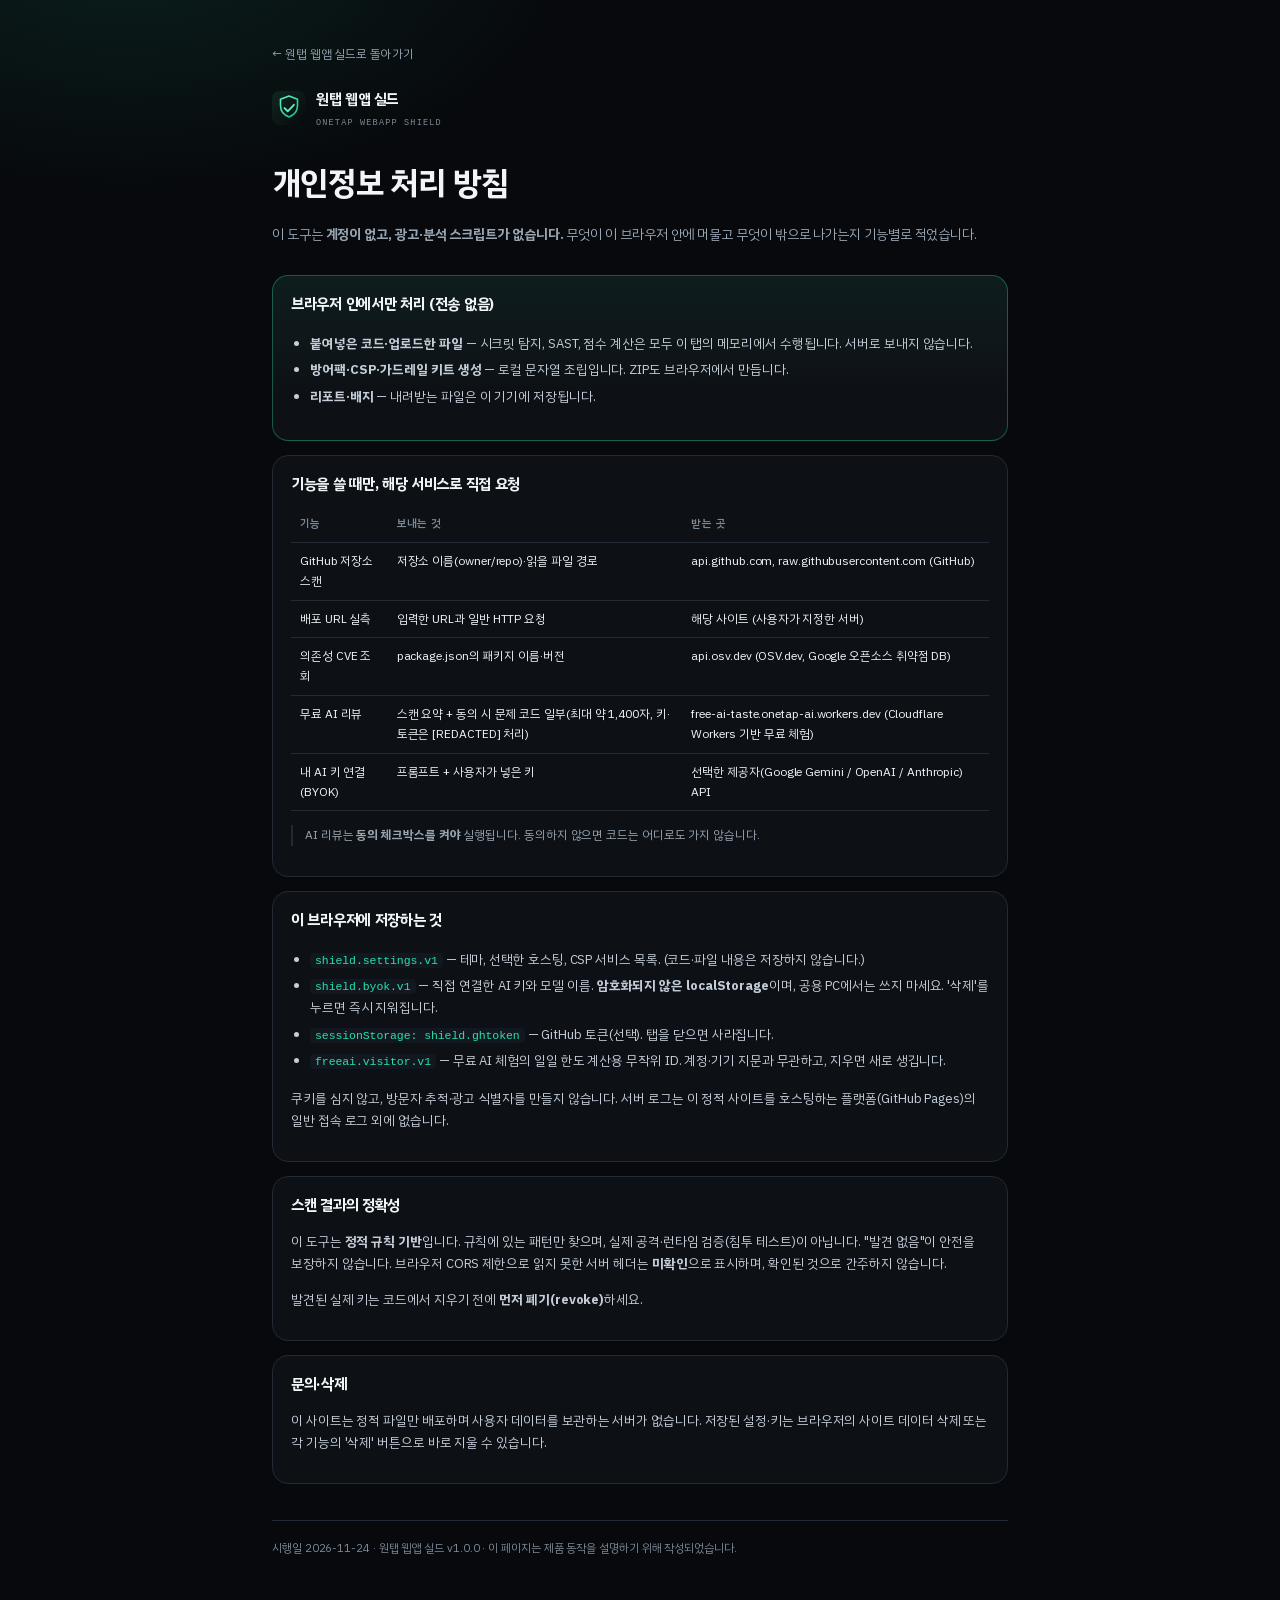
==== privacy.html @ e2340193 "feat: 원탭 웹앱 실드 v1.0.0 — 웹앱 보안 검사·자동 방어" ====
<!DOCTYPE html>
<html lang="ko" data-theme="dark">
<head>
<meta charset="utf-8" />
<meta name="viewport" content="width=device-width, initial-scale=1, viewport-fit=cover" />
<title>개인정보 처리 — 원탭 웹앱 실드</title>
<meta name="description" content="원탭 웹앱 실드가 무엇을 로컬에서 처리하고, 무엇을 어디로 보내는지 정확히 적었습니다." />
<meta name="robots" content="index, follow" />
<meta name="theme-color" content="#07090C" />
<link rel="icon" href="favicon.svg" type="image/svg+xml" />
<style>
  @font-face { font-family:'PlexKR'; src:url('assets/fonts/plexkr-Regular.woff2') format('woff2'); font-weight:400; font-display:swap; }
  @font-face { font-family:'PlexKR'; src:url('assets/fonts/plexkr-SemiBold.woff2') format('woff2'); font-weight:500 600; font-display:swap; }
  @font-face { font-family:'PlexKR'; src:url('assets/fonts/plexkr-Bold.woff2') format('woff2'); font-weight:700 900; font-display:swap; }
  :root {
    --bg:#07090C; --surface:#0D1116; --surface-2:#121820; --line:#212A35;
    --ink:#F2F5F8; --ink-2:#C4CDD8; --ink-3:#98A5B3; --ink-4:#7C8896;
    --brand:#2BE0A8; --brand-soft:rgba(43,224,168,.12);
    --font:'PlexKR',-apple-system,BlinkMacSystemFont,'Apple SD Gothic Neo','Malgun Gothic',sans-serif;
    --mono:ui-monospace,SFMono-Regular,Menlo,Consolas,monospace;
  }
  * { box-sizing:border-box; }
  body {
    margin:0; background:var(--bg); color:var(--ink); font-family:var(--font);
    line-height:1.7; letter-spacing:-.005em;
    background-image:radial-gradient(760px 420px at 10% -6%, rgba(43,224,168,.10), transparent 60%);
    background-attachment:fixed;
  }
  .wrap { max-width:780px; margin:0 auto; padding:40px 22px 70px; }
  .back { display:inline-flex; align-items:center; gap:7px; font-size:12px; color:var(--ink-3); text-decoration:none; margin-bottom:22px; }
  .back:hover { color:var(--ink); }
  .brand { display:flex; align-items:center; gap:10px; margin-bottom:26px; }
  .brand img { width:34px; height:34px; }
  .brand strong { font-size:14.5px; }
  .brand span { font-family:var(--mono); font-size:8.5px; letter-spacing:.14em; color:var(--ink-4); display:block; margin-top:2px; }
  h1 { font-size:clamp(24px,4vw,32px); letter-spacing:-.035em; margin:0 0 6px; }
  .lead { color:var(--ink-3); font-size:13.5px; margin-bottom:28px; }
  h2 { font-size:15px; margin:30px 0 8px; letter-spacing:-.02em; }
  p, li { font-size:13px; color:var(--ink-2); }
  ul { padding-left:19px; }
  li { margin:4px 0; }
  .card { background:var(--surface); border:1px solid var(--line); border-radius:16px; padding:16px 18px; margin:14px 0; }
  .card h2 { margin-top:0; }
  .local { border-color:rgba(43,224,168,.34); background:linear-gradient(180deg, rgba(43,224,168,.06), transparent 70%),var(--surface); }
  table { width:100%; border-collapse:collapse; margin:10px 0; font-size:12px; }
  th, td { text-align:left; padding:8px 9px; border-bottom:1px solid var(--line); vertical-align:top; }
  th { color:var(--ink-4); font-weight:600; font-size:11px; letter-spacing:.04em; }
  code { font-family:var(--mono); font-size:11.5px; background:var(--surface-2); padding:1px 5px; border-radius:4px; color:var(--brand); }
  .note { font-size:12px; color:var(--ink-3); border-left:2px solid var(--line); padding-left:12px; margin:14px 0; }
  a { color:var(--brand); }
  footer { margin-top:36px; padding-top:18px; border-top:1px solid var(--line); font-size:11.5px; color:var(--ink-4); }
</style>
</head>
<body>
<div class="wrap">
  <a class="back" href="./">← 원탭 웹앱 실드로 돌아가기</a>

  <div class="brand">
    <img src="favicon.svg" alt="" />
    <div>
      <strong>원탭 웹앱 실드</strong>
      <span>ONETAP WEBAPP SHIELD</span>
    </div>
  </div>

  <h1>개인정보 처리 방침</h1>
  <p class="lead">이 도구는 <b>계정이 없고, 광고·분석 스크립트가 없습니다.</b> 무엇이 이 브라우저 안에 머물고 무엇이 밖으로 나가는지 기능별로 적었습니다.</p>

  <div class="card local">
    <h2>브라우저 안에서만 처리 (전송 없음)</h2>
    <ul>
      <li><b>붙여넣은 코드·업로드한 파일</b> — 시크릿 탐지, SAST, 점수 계산은 모두 이 탭의 메모리에서 수행됩니다. 서버로 보내지 않습니다.</li>
      <li><b>방어팩·CSP·가드레일 키트 생성</b> — 로컬 문자열 조립입니다. ZIP도 브라우저에서 만듭니다.</li>
      <li><b>리포트·배지</b> — 내려받는 파일은 이 기기에 저장됩니다.</li>
    </ul>
  </div>

  <div class="card">
    <h2>기능을 쓸 때만, 해당 서비스로 직접 요청</h2>
    <table>
      <thead><tr><th>기능</th><th>보내는 것</th><th>받는 곳</th></tr></thead>
      <tbody>
        <tr><td>GitHub 저장소 스캔</td><td>저장소 이름(owner/repo)·읽을 파일 경로</td><td>api.github.com, raw.githubusercontent.com (GitHub)</td></tr>
        <tr><td>배포 URL 실측</td><td>입력한 URL과 일반 HTTP 요청</td><td>해당 사이트 (사용자가 지정한 서버)</td></tr>
        <tr><td>의존성 CVE 조회</td><td>package.json의 패키지 이름·버전</td><td>api.osv.dev (OSV.dev, Google 오픈소스 취약점 DB)</td></tr>
        <tr><td>무료 AI 리뷰</td><td>스캔 요약 + 동의 시 문제 코드 일부(최대 약 1,400자, 키·토큰은 [REDACTED] 처리)</td><td>free-ai-taste.onetap-ai.workers.dev (Cloudflare Workers 기반 무료 체험)</td></tr>
        <tr><td>내 AI 키 연결(BYOK)</td><td>프롬프트 + 사용자가 넣은 키</td><td>선택한 제공자(Google Gemini / OpenAI / Anthropic) API</td></tr>
      </tbody>
    </table>
    <p class="note">AI 리뷰는 <b>동의 체크박스를 켜야</b> 실행됩니다. 동의하지 않으면 코드는 어디로도 가지 않습니다.</p>
  </div>

  <div class="card">
    <h2>이 브라우저에 저장하는 것</h2>
    <ul>
      <li><code>shield.settings.v1</code> — 테마, 선택한 호스팅, CSP 서비스 목록. (코드·파일 내용은 저장하지 않습니다.)</li>
      <li><code>shield.byok.v1</code> — 직접 연결한 AI 키와 모델 이름. <b>암호화되지 않은 localStorage</b>이며, 공용 PC에서는 쓰지 마세요. '삭제'를 누르면 즉시 지워집니다.</li>
      <li><code>sessionStorage: shield.ghtoken</code> — GitHub 토큰(선택). 탭을 닫으면 사라집니다.</li>
      <li><code>freeai.visitor.v1</code> — 무료 AI 체험의 일일 한도 계산용 무작위 ID. 계정·기기 지문과 무관하고, 지우면 새로 생깁니다.</li>
    </ul>
    <p>쿠키를 심지 않고, 방문자 추적·광고 식별자를 만들지 않습니다. 서버 로그는 이 정적 사이트를 호스팅하는 플랫폼(GitHub Pages)의 일반 접속 로그 외에 없습니다.</p>
  </div>

  <div class="card">
    <h2>스캔 결과의 정확성</h2>
    <p>이 도구는 <b>정적 규칙 기반</b>입니다. 규칙에 있는 패턴만 찾으며, 실제 공격·런타임 검증(침투 테스트)이 아닙니다. "발견 없음"이 안전을 보장하지 않습니다. 브라우저 CORS 제한으로 읽지 못한 서버 헤더는 <b>미확인</b>으로 표시하며, 확인된 것으로 간주하지 않습니다.</p>
    <p>발견된 실제 키는 코드에서 지우기 전에 <b>먼저 폐기(revoke)</b>하세요.</p>
  </div>

  <div class="card">
    <h2>문의·삭제</h2>
    <p>이 사이트는 정적 파일만 배포하며 사용자 데이터를 보관하는 서버가 없습니다. 저장된 설정·키는 브라우저의 사이트 데이터 삭제 또는 각 기능의 '삭제' 버튼으로 바로 지울 수 있습니다.</p>
  </div>

  <footer>시행일 2026-11-24 · 원탭 웹앱 실드 v1.0.0 · 이 페이지는 제품 동작을 설명하기 위해 작성되었습니다.</footer>
</div>
</body>
</html>
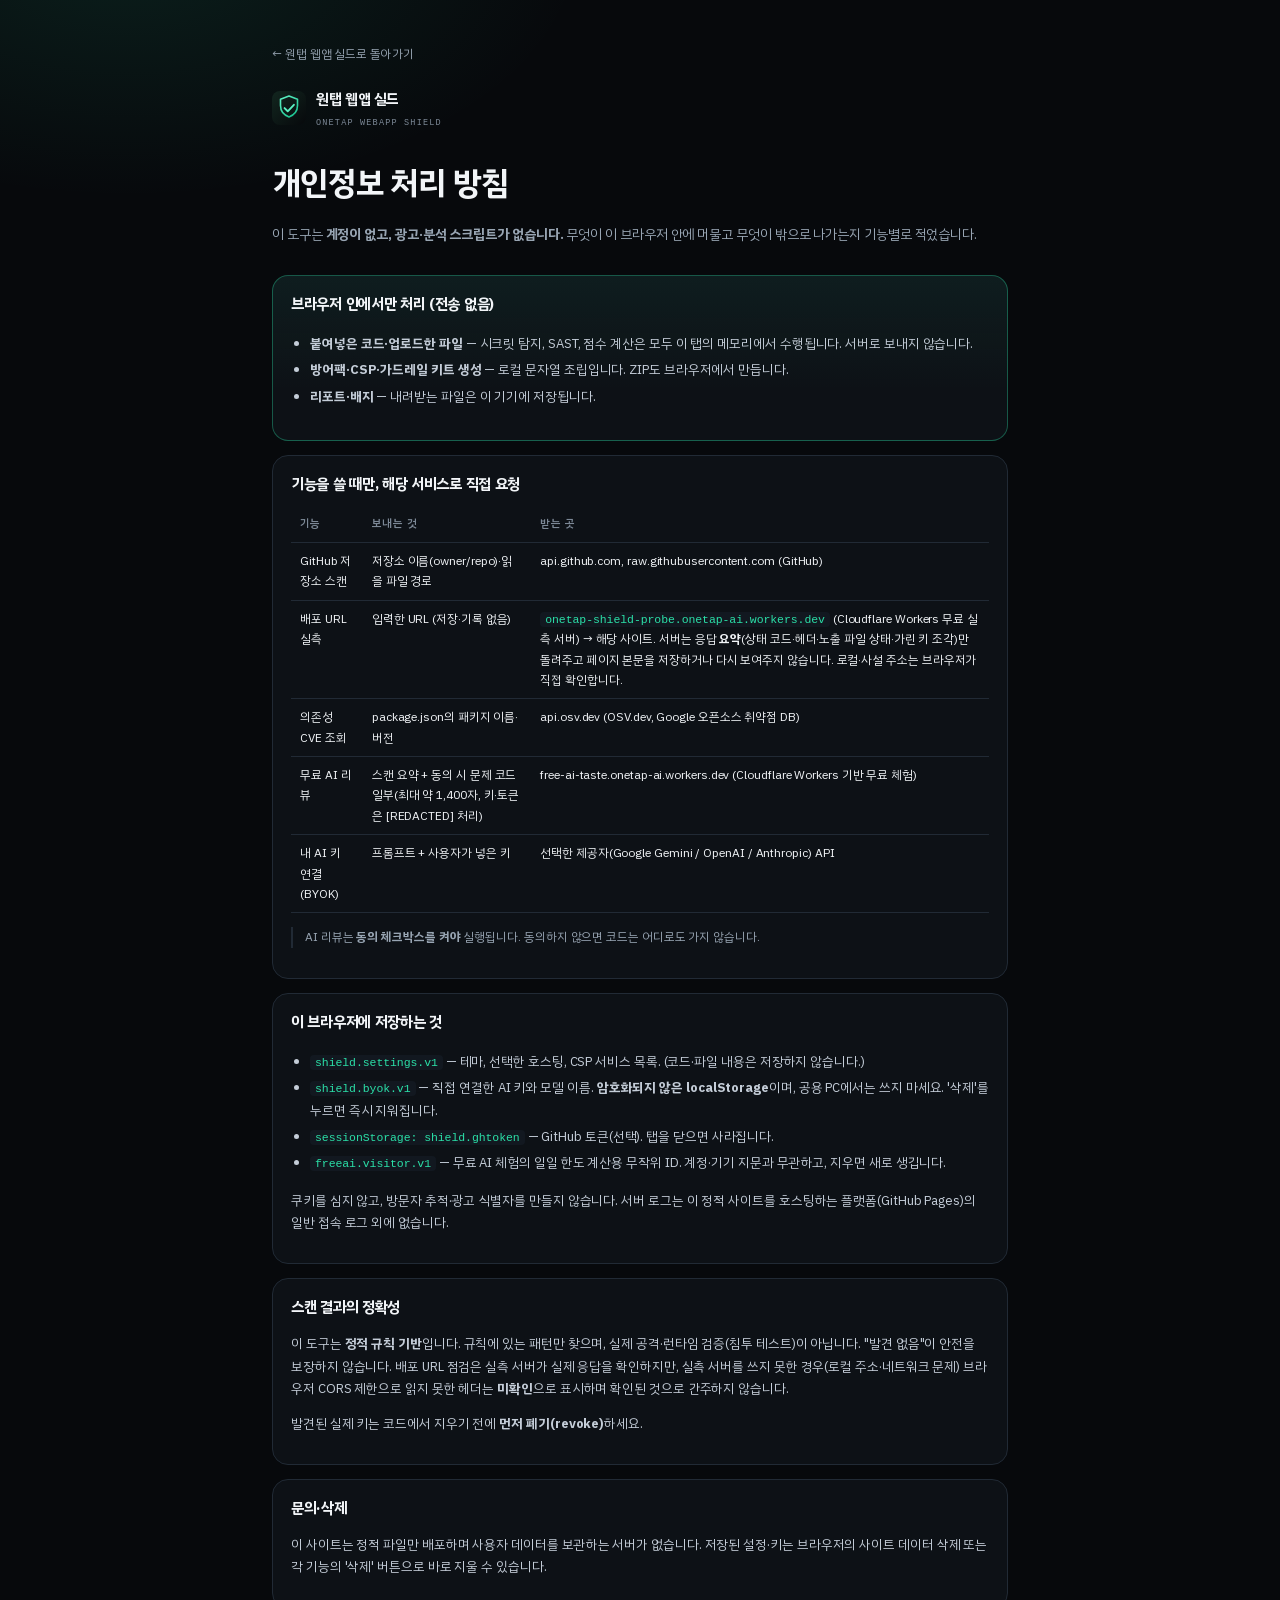
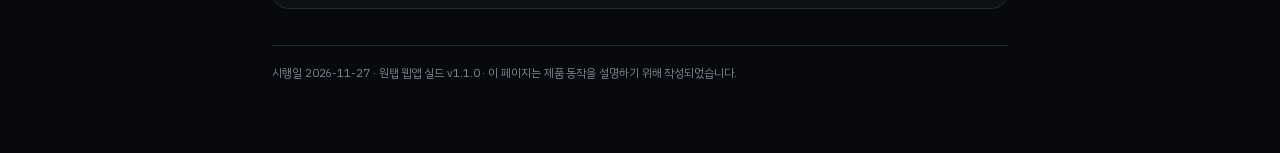
==== commit 9da31e3d: "feat(shield): V2 · Cloudflare Worker 실측 프록시로 배포 URL 실제 헤더·노출·키 분석 + 바이브코더 원클릭 AI 수정 프롬프트 - infra/pro" ====
--- a/privacy.html
+++ b/privacy.html
@@ -81,7 +81,7 @@
       <thead><tr><th>기능</th><th>보내는 것</th><th>받는 곳</th></tr></thead>
       <tbody>
         <tr><td>GitHub 저장소 스캔</td><td>저장소 이름(owner/repo)·읽을 파일 경로</td><td>api.github.com, raw.githubusercontent.com (GitHub)</td></tr>
-        <tr><td>배포 URL 실측</td><td>입력한 URL과 일반 HTTP 요청</td><td>해당 사이트 (사용자가 지정한 서버)</td></tr>
+        <tr><td>배포 URL 실측</td><td>입력한 URL (저장·기록 없음)</td><td><code>onetap-shield-probe.onetap-ai.workers.dev</code> (Cloudflare Workers 무료 실측 서버) → 해당 사이트. 서버는 응답 <b>요약</b>(상태 코드·헤더·노출 파일 상태·가린 키 조각)만 돌려주고 페이지 본문을 저장하거나 다시 보여주지 않습니다. 로컬·사설 주소는 브라우저가 직접 확인합니다.</td></tr>
         <tr><td>의존성 CVE 조회</td><td>package.json의 패키지 이름·버전</td><td>api.osv.dev (OSV.dev, Google 오픈소스 취약점 DB)</td></tr>
         <tr><td>무료 AI 리뷰</td><td>스캔 요약 + 동의 시 문제 코드 일부(최대 약 1,400자, 키·토큰은 [REDACTED] 처리)</td><td>free-ai-taste.onetap-ai.workers.dev (Cloudflare Workers 기반 무료 체험)</td></tr>
         <tr><td>내 AI 키 연결(BYOK)</td><td>프롬프트 + 사용자가 넣은 키</td><td>선택한 제공자(Google Gemini / OpenAI / Anthropic) API</td></tr>
@@ -103,7 +103,7 @@
 
   <div class="card">
     <h2>스캔 결과의 정확성</h2>
-    <p>이 도구는 <b>정적 규칙 기반</b>입니다. 규칙에 있는 패턴만 찾으며, 실제 공격·런타임 검증(침투 테스트)이 아닙니다. "발견 없음"이 안전을 보장하지 않습니다. 브라우저 CORS 제한으로 읽지 못한 서버 헤더는 <b>미확인</b>으로 표시하며, 확인된 것으로 간주하지 않습니다.</p>
+    <p>이 도구는 <b>정적 규칙 기반</b>입니다. 규칙에 있는 패턴만 찾으며, 실제 공격·런타임 검증(침투 테스트)이 아닙니다. "발견 없음"이 안전을 보장하지 않습니다. 배포 URL 점검은 실측 서버가 실제 응답을 확인하지만, 실측 서버를 쓰지 못한 경우(로컬 주소·네트워크 문제) 브라우저 CORS 제한으로 읽지 못한 헤더는 <b>미확인</b>으로 표시하며 확인된 것으로 간주하지 않습니다.</p>
     <p>발견된 실제 키는 코드에서 지우기 전에 <b>먼저 폐기(revoke)</b>하세요.</p>
   </div>
 
@@ -112,7 +112,7 @@
     <p>이 사이트는 정적 파일만 배포하며 사용자 데이터를 보관하는 서버가 없습니다. 저장된 설정·키는 브라우저의 사이트 데이터 삭제 또는 각 기능의 '삭제' 버튼으로 바로 지울 수 있습니다.</p>
   </div>
 
-  <footer>시행일 2026-11-24 · 원탭 웹앱 실드 v1.0.0 · 이 페이지는 제품 동작을 설명하기 위해 작성되었습니다.</footer>
+  <footer>시행일 2026-11-27 · 원탭 웹앱 실드 v1.1.0 · 이 페이지는 제품 동작을 설명하기 위해 작성되었습니다.</footer>
 </div>
 </body>
 </html>
